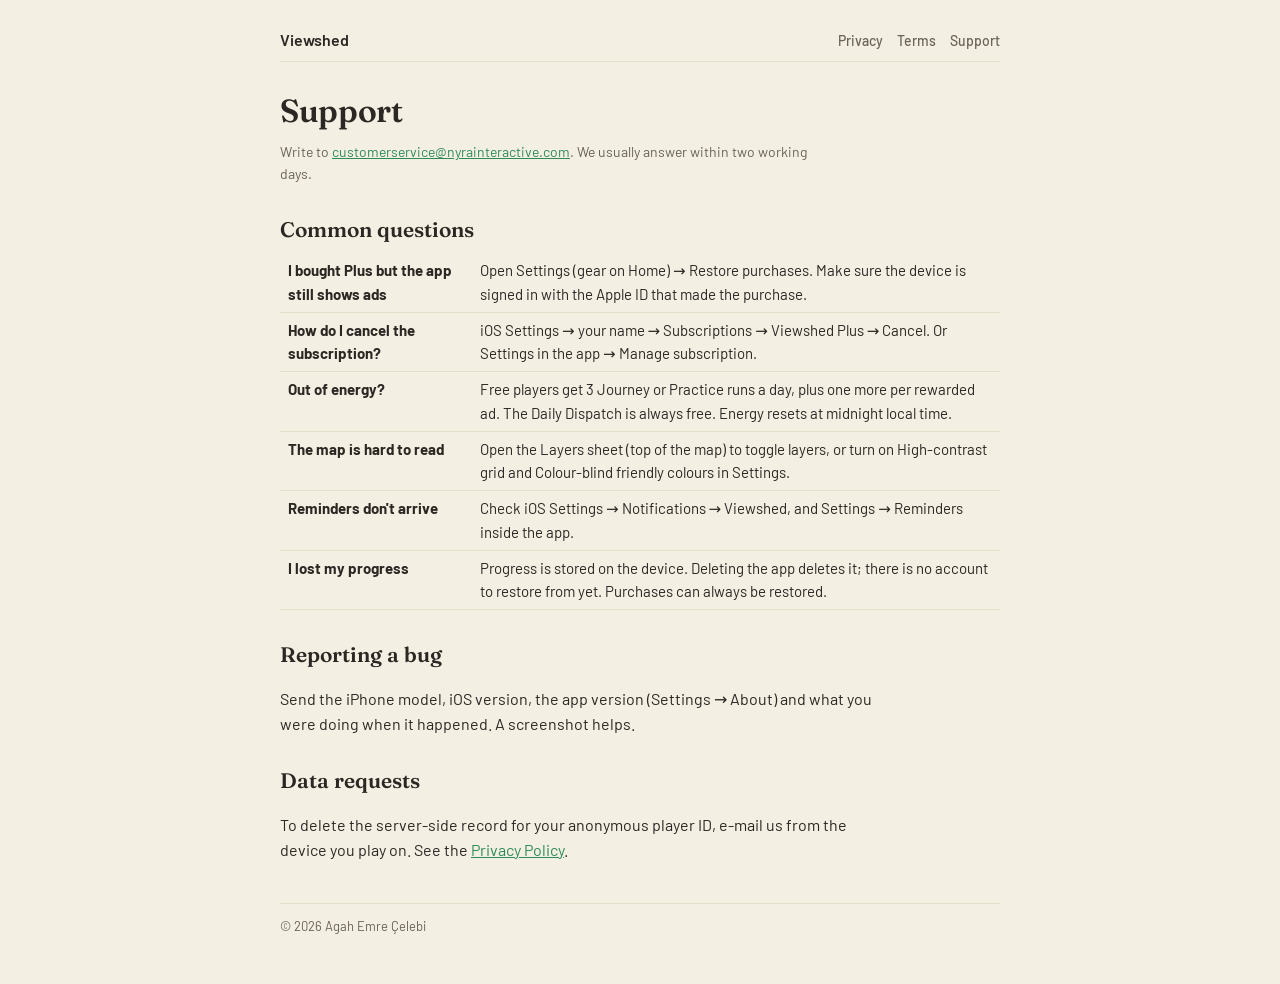
==== support.html @ 8e46758b "Add privacy, terms and support pages" ====
<!doctype html>
<html lang="en">
<head>
<meta charset="utf-8">
<meta name="viewport" content="width=device-width,initial-scale=1">
<title>Viewshed Support</title>
<meta name="description" content="Help with Viewshed: purchases, restore, energy, bugs and contact.">
<link rel="stylesheet" href="https://fonts.googleapis.com/css2?family=Barlow:wght@400;500;600&family=Fraunces:opsz,wght@9..144,600&display=swap">
<link rel="stylesheet" href="style.css">
</head>
<body>
<div class="wrap">
<header>
  <a href="./">Viewshed</a>
  <nav><a href="privacy.html">Privacy</a><a href="terms.html">Terms</a><a href="support.html">Support</a></nav>
</header>
<h1>Support</h1>
<p class="meta">Write to <a href="mailto:customerservice@nyrainteractive.com">customerservice@nyrainteractive.com</a>. We usually answer within two working days.</p>

<h2>Common questions</h2>
<table>
<tr><th>I bought Plus but the app still shows ads</th><td>Open Settings (gear on Home) → Restore purchases. Make sure the device is signed in with the Apple ID that made the purchase.</td></tr>
<tr><th>How do I cancel the subscription?</th><td>iOS Settings → your name → Subscriptions → Viewshed Plus → Cancel. Or Settings in the app → Manage subscription.</td></tr>
<tr><th>Out of energy?</th><td>Free players get 3 Journey or Practice runs a day, plus one more per rewarded ad. The Daily Dispatch is always free. Energy resets at midnight local time.</td></tr>
<tr><th>The map is hard to read</th><td>Open the Layers sheet (top of the map) to toggle layers, or turn on High-contrast grid and Colour-blind friendly colours in Settings.</td></tr>
<tr><th>Reminders don't arrive</th><td>Check iOS Settings → Notifications → Viewshed, and Settings → Reminders inside the app.</td></tr>
<tr><th>I lost my progress</th><td>Progress is stored on the device. Deleting the app deletes it; there is no account to restore from yet. Purchases can always be restored.</td></tr>
</table>

<h2>Reporting a bug</h2>
<p>Send the iPhone model, iOS version, the app version (Settings → About) and what you were doing when it happened. A screenshot helps.</p>

<h2>Data requests</h2>
<p>To delete the server-side record for your anonymous player ID, e-mail us from the device you play on. See the <a href="privacy.html">Privacy Policy</a>.</p>

<footer>© 2026 Agah Emre Çelebi</footer>
</div>
</body>
</html>
---- style.css ----
:root{--paper:#F4EFE3;--paper2:#E7DFCC;--ink:#2B2723;--ink2:#6B6259;--brown:#9C6B3E;--green:#2E8B57;--orange:#C8643B}
@media (prefers-color-scheme:dark){:root{--paper:#241F1B;--paper2:#2E2823;--ink:#F0E9DA;--ink2:#B5A994;--brown:#C9955F;--green:#5BB882;--orange:#E2865C}}
*{box-sizing:border-box}
body{margin:0;background:var(--paper);color:var(--ink);font:16px/1.55 "Barlow","Segoe UI",system-ui,sans-serif;padding:0 16px 48px}
.wrap{max-width:720px;margin:0 auto}
header{display:flex;align-items:center;gap:12px;padding:28px 0 8px;border-bottom:1px solid var(--paper2);margin-bottom:24px}
header a{color:var(--ink);text-decoration:none;font-weight:600}
header nav{margin-left:auto;display:flex;gap:14px;flex-wrap:wrap}
header nav a{color:var(--ink2);font-weight:500;font-size:14px}
h1{font-family:"Fraunces",Georgia,serif;font-weight:600;font-size:32px;margin:0 0 6px;letter-spacing:-.01em}
h2{font-family:"Fraunces",Georgia,serif;font-weight:600;font-size:21px;margin:28px 0 8px}
.meta{color:var(--ink2);font-size:14px;margin:0 0 20px}
p,li{max-width:68ch}
a{color:var(--green)}
code{background:var(--paper2);padding:0 4px;border-radius:4px;font-size:14px}
.mark{width:36px;height:36px}
table{border-collapse:collapse;width:100%;font-size:15px}
td,th{text-align:left;padding:6px 8px;border-bottom:1px solid var(--paper2);vertical-align:top}
footer{margin-top:40px;color:var(--ink2);font-size:13px;border-top:1px solid var(--paper2);padding-top:12px}
.btn{display:inline-block;background:var(--green);color:#fff;padding:10px 16px;border-radius:999px;text-decoration:none;font-weight:600}
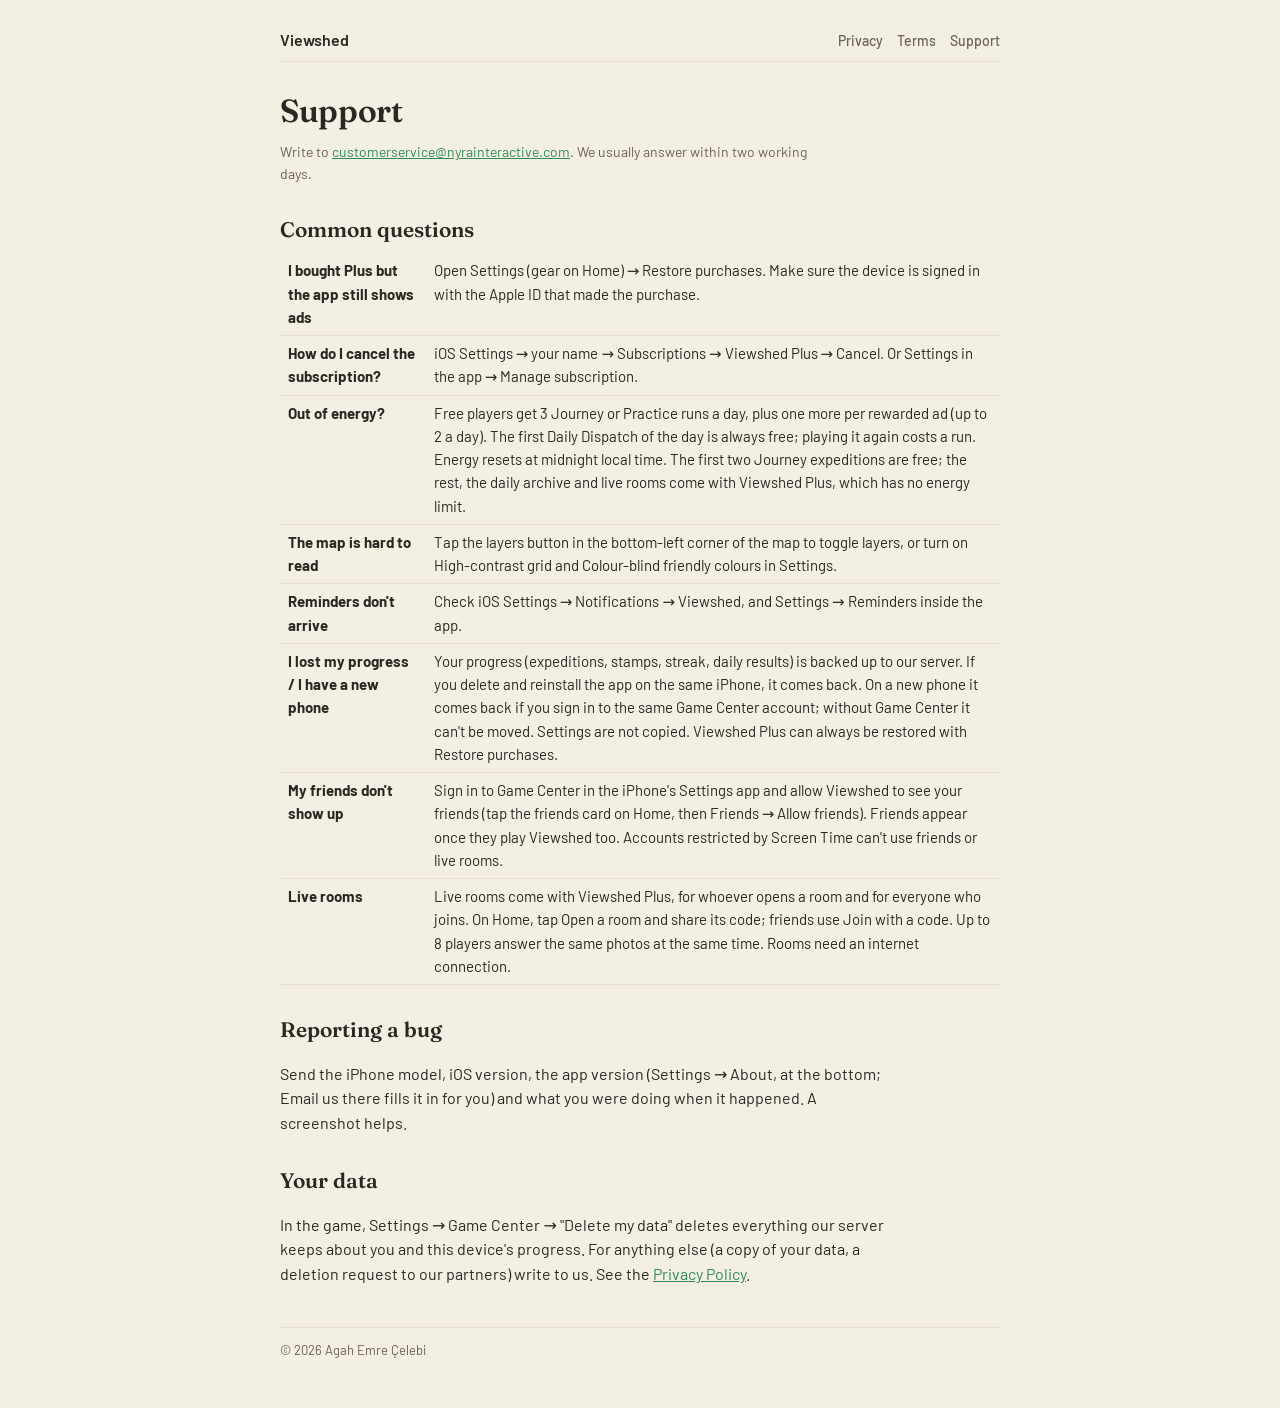
==== commit d46e1956: "Privacy and support pages for 1.0 review (effective 28 October 2026)" ====
--- a/support.html
+++ b/support.html
@@ -21,17 +21,19 @@
 <table>
 <tr><th>I bought Plus but the app still shows ads</th><td>Open Settings (gear on Home) → Restore purchases. Make sure the device is signed in with the Apple ID that made the purchase.</td></tr>
 <tr><th>How do I cancel the subscription?</th><td>iOS Settings → your name → Subscriptions → Viewshed Plus → Cancel. Or Settings in the app → Manage subscription.</td></tr>
-<tr><th>Out of energy?</th><td>Free players get 3 Journey or Practice runs a day, plus one more per rewarded ad. The Daily Dispatch is always free. Energy resets at midnight local time.</td></tr>
-<tr><th>The map is hard to read</th><td>Open the Layers sheet (top of the map) to toggle layers, or turn on High-contrast grid and Colour-blind friendly colours in Settings.</td></tr>
+<tr><th>Out of energy?</th><td>Free players get 3 Journey or Practice runs a day, plus one more per rewarded ad (up to 2 a day). The first Daily Dispatch of the day is always free; playing it again costs a run. Energy resets at midnight local time. The first two Journey expeditions are free; the rest, the daily archive and live rooms come with Viewshed Plus, which has no energy limit.</td></tr>
+<tr><th>The map is hard to read</th><td>Tap the layers button in the bottom-left corner of the map to toggle layers, or turn on High-contrast grid and Colour-blind friendly colours in Settings.</td></tr>
 <tr><th>Reminders don't arrive</th><td>Check iOS Settings → Notifications → Viewshed, and Settings → Reminders inside the app.</td></tr>
-<tr><th>I lost my progress</th><td>Progress is stored on the device. Deleting the app deletes it; there is no account to restore from yet. Purchases can always be restored.</td></tr>
+<tr><th>I lost my progress / I have a new phone</th><td>Your progress (expeditions, stamps, streak, daily results) is backed up to our server. If you delete and reinstall the app on the same iPhone, it comes back. On a new phone it comes back if you sign in to the same Game Center account; without Game Center it can't be moved. Settings are not copied. Viewshed Plus can always be restored with Restore purchases.</td></tr>
+<tr><th>My friends don't show up</th><td>Sign in to Game Center in the iPhone's Settings app and allow Viewshed to see your friends (tap the friends card on Home, then Friends → Allow friends). Friends appear once they play Viewshed too. Accounts restricted by Screen Time can't use friends or live rooms.</td></tr>
+<tr><th>Live rooms</th><td>Live rooms come with Viewshed Plus, for whoever opens a room and for everyone who joins. On Home, tap Open a room and share its code; friends use Join with a code. Up to 8 players answer the same photos at the same time. Rooms need an internet connection.</td></tr>
 </table>
 
 <h2>Reporting a bug</h2>
-<p>Send the iPhone model, iOS version, the app version (Settings → About) and what you were doing when it happened. A screenshot helps.</p>
+<p>Send the iPhone model, iOS version, the app version (Settings → About, at the bottom; Email us there fills it in for you) and what you were doing when it happened. A screenshot helps.</p>
 
-<h2>Data requests</h2>
-<p>To delete the server-side record for your anonymous player ID, e-mail us from the device you play on. See the <a href="privacy.html">Privacy Policy</a>.</p>
+<h2>Your data</h2>
+<p>In the game, Settings → Game Center → "Delete my data" deletes everything our server keeps about you and this device's progress. For anything else (a copy of your data, a deletion request to our partners) write to us. See the <a href="privacy.html">Privacy Policy</a>.</p>
 
 <footer>© 2026 Agah Emre Çelebi</footer>
 </div>
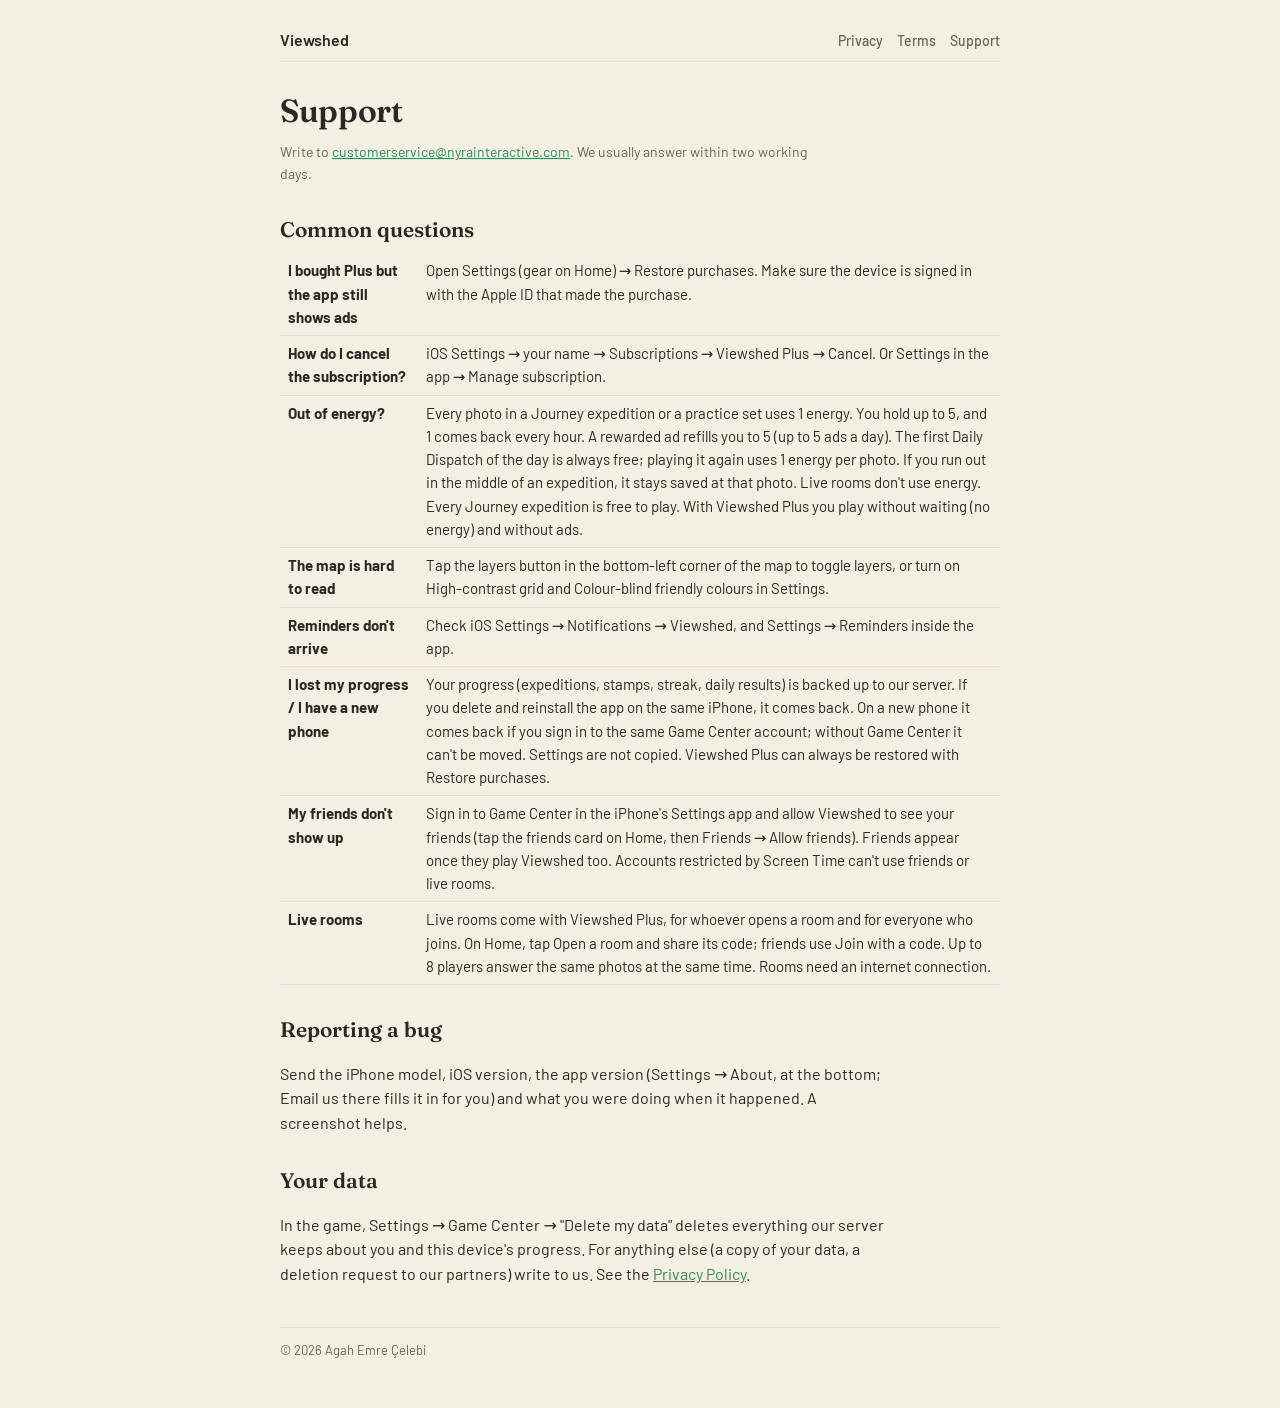
==== commit e9f65026: "Energy v2: terms §4, privacy energy wording, support "Out of energy?" (effective 29 Oct 2026)" ====
--- a/support.html
+++ b/support.html
@@ -4,7 +4,7 @@
 <meta charset="utf-8">
 <meta name="viewport" content="width=device-width,initial-scale=1">
 <title>Viewshed Support</title>
-<meta name="description" content="Help with Viewshed: purchases, restore, energy, bugs and contact.">
+<meta name="description" content="Help with Viewshed: purchases, restore, energy (1 per photo, refills every hour), bugs and contact.">
 <link rel="stylesheet" href="https://fonts.googleapis.com/css2?family=Barlow:wght@400;500;600&family=Fraunces:opsz,wght@9..144,600&display=swap">
 <link rel="stylesheet" href="style.css">
 </head>
@@ -21,7 +21,7 @@
 <table>
 <tr><th>I bought Plus but the app still shows ads</th><td>Open Settings (gear on Home) → Restore purchases. Make sure the device is signed in with the Apple ID that made the purchase.</td></tr>
 <tr><th>How do I cancel the subscription?</th><td>iOS Settings → your name → Subscriptions → Viewshed Plus → Cancel. Or Settings in the app → Manage subscription.</td></tr>
-<tr><th>Out of energy?</th><td>Free players get 3 Journey or Practice runs a day, plus one more per rewarded ad (up to 2 a day). The first Daily Dispatch of the day is always free; playing it again costs a run. Energy resets at midnight local time. The first two Journey expeditions are free; the rest, the daily archive and live rooms come with Viewshed Plus, which has no energy limit.</td></tr>
+<tr><th>Out of energy?</th><td>Every photo in a Journey expedition or a practice set uses 1 energy. You hold up to 5, and 1 comes back every hour. A rewarded ad refills you to 5 (up to 5 ads a day). The first Daily Dispatch of the day is always free; playing it again uses 1 energy per photo. If you run out in the middle of an expedition, it stays saved at that photo. Live rooms don't use energy. Every Journey expedition is free to play. With Viewshed Plus you play without waiting (no energy) and without ads.</td></tr>
 <tr><th>The map is hard to read</th><td>Tap the layers button in the bottom-left corner of the map to toggle layers, or turn on High-contrast grid and Colour-blind friendly colours in Settings.</td></tr>
 <tr><th>Reminders don't arrive</th><td>Check iOS Settings → Notifications → Viewshed, and Settings → Reminders inside the app.</td></tr>
 <tr><th>I lost my progress / I have a new phone</th><td>Your progress (expeditions, stamps, streak, daily results) is backed up to our server. If you delete and reinstall the app on the same iPhone, it comes back. On a new phone it comes back if you sign in to the same Game Center account; without Game Center it can't be moved. Settings are not copied. Viewshed Plus can always be restored with Restore purchases.</td></tr>
